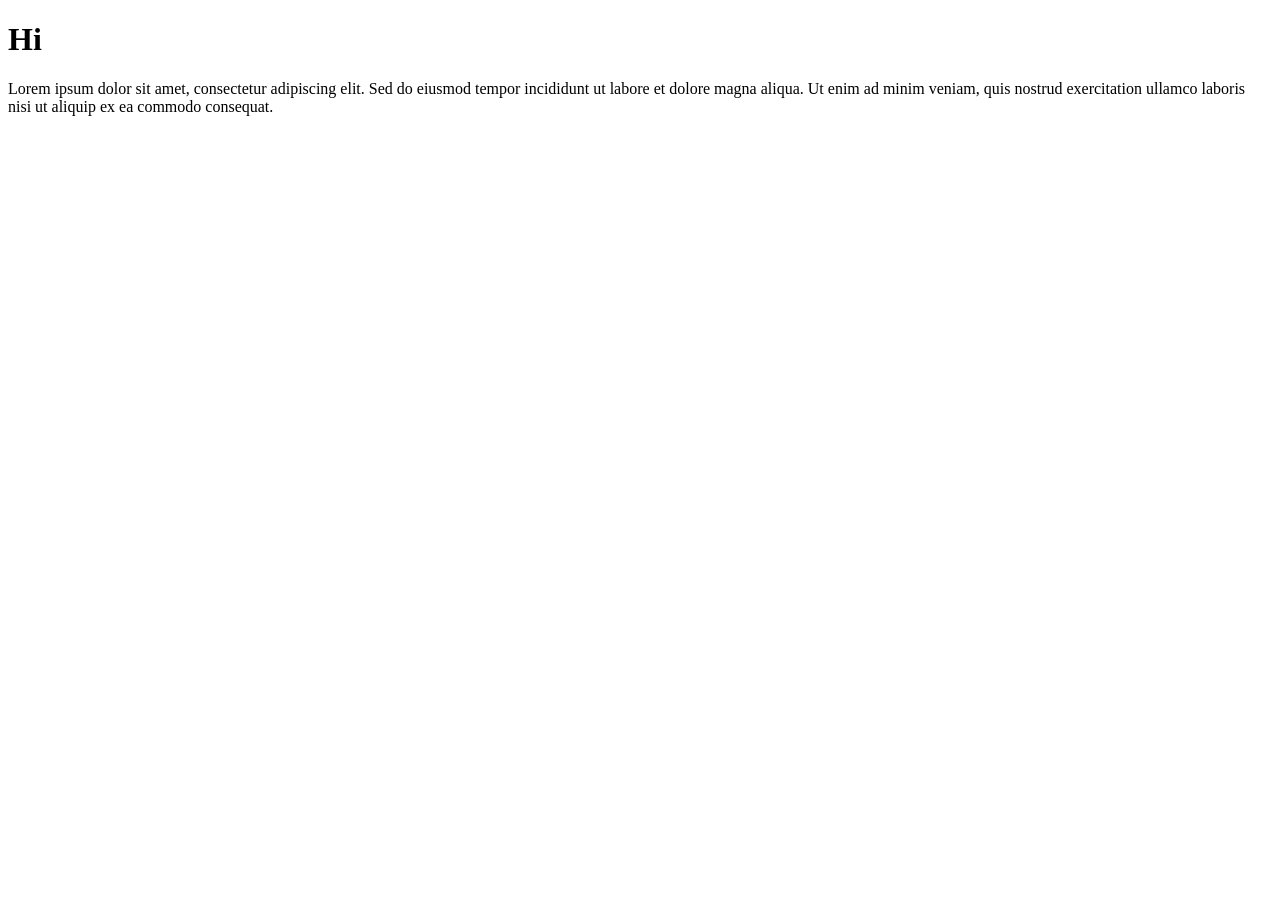
==== index.html @ f4d19a18 "Merge pull request #4 from natalierharris/copilot/add-filler-text-below-heading Add filler text belo" ====
<!DOCTYPE html>
<html lang="en">
<head>
    <meta charset="UTF-8">
    <meta name="viewport" content="width=device-width, initial-scale=1.0">
    <title>Hi</title>
</head>
<body>
    <h1>Hi</h1>
    <p>Lorem ipsum dolor sit amet, consectetur adipiscing elit. Sed do eiusmod tempor incididunt ut labore et dolore magna aliqua. Ut enim ad minim veniam, quis nostrud exercitation ullamco laboris nisi ut aliquip ex ea commodo consequat.</p>
</body>
</html>
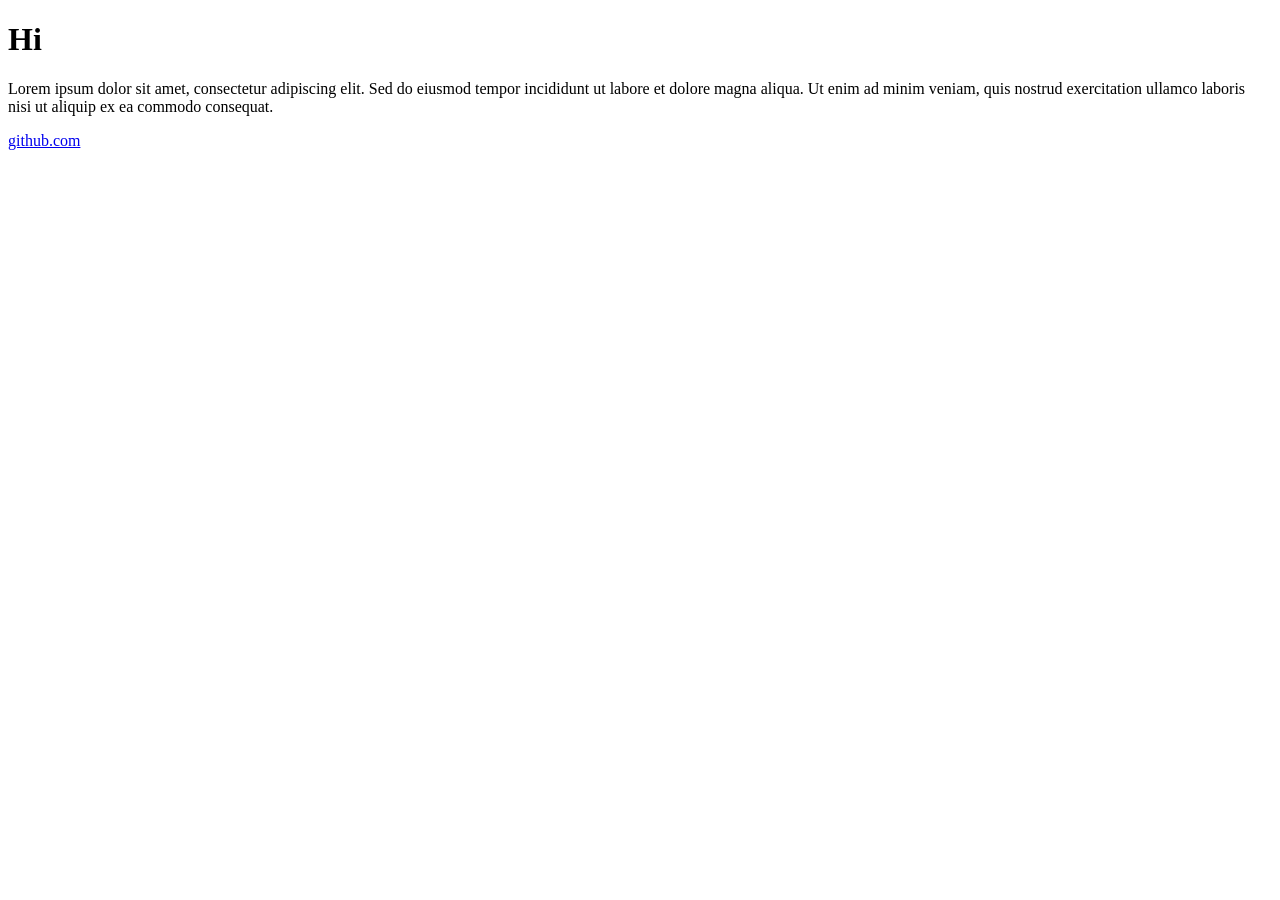
==== commit d1d1baa5: "Merge branch 'main' into copilot/add-link-to-github" ====
--- a/index.html
+++ b/index.html
@@ -7,6 +7,8 @@
 </head>
 <body>
     <h1>Hi</h1>
+
     <p>Lorem ipsum dolor sit amet, consectetur adipiscing elit. Sed do eiusmod tempor incididunt ut labore et dolore magna aliqua. Ut enim ad minim veniam, quis nostrud exercitation ullamco laboris nisi ut aliquip ex ea commodo consequat.</p>
+      <a href="https://github.com">github.com</a>
 </body>
 </html>
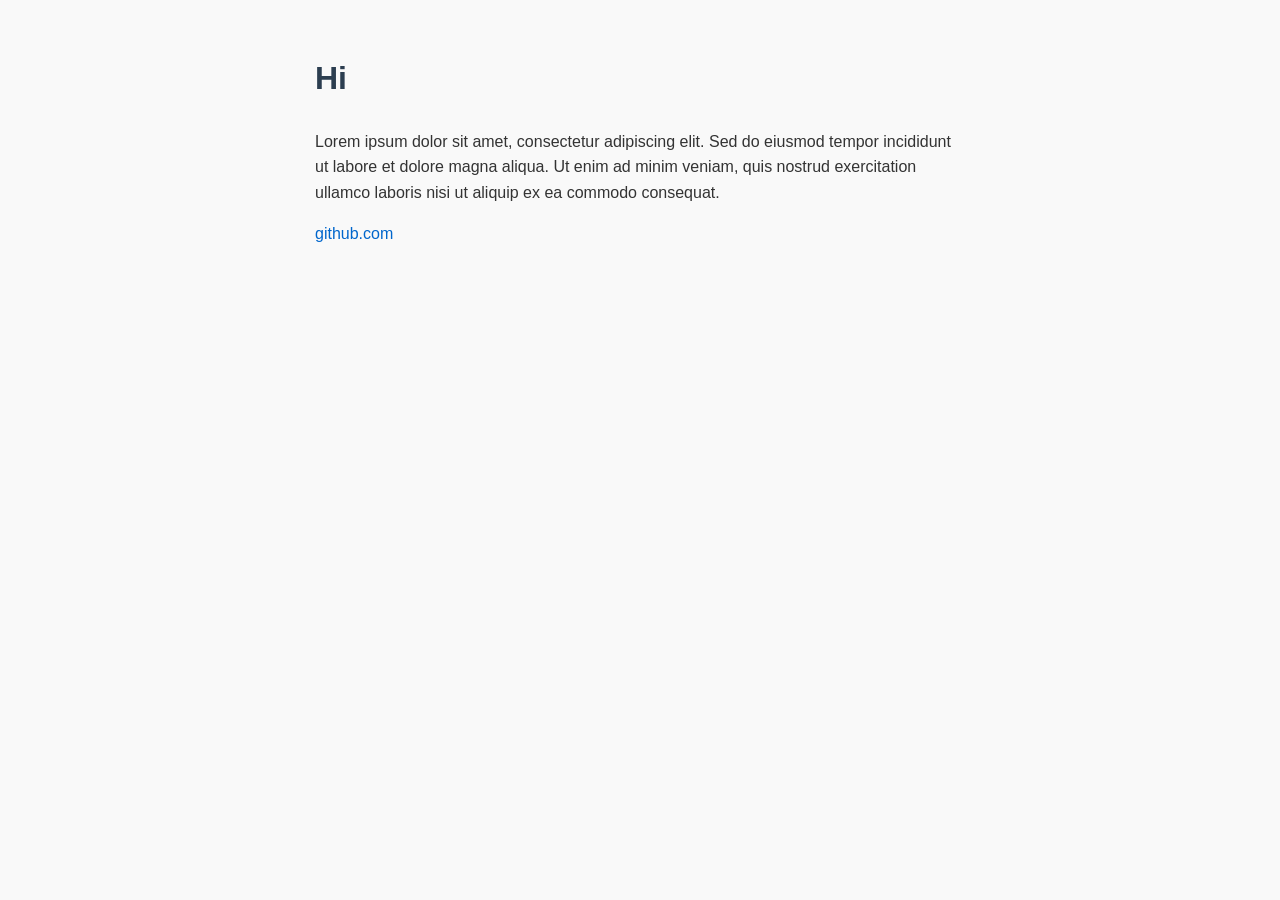
==== commit 39ca45d2: "Add CSS styling to index.html Co-authored-by: natalierharris <37646515+natalierharris@users.noreply." ====
--- a/index.html
+++ b/index.html
@@ -4,6 +4,31 @@
     <meta charset="UTF-8">
     <meta name="viewport" content="width=device-width, initial-scale=1.0">
     <title>Hi</title>
+    <style>
+        body {
+            font-family: -apple-system, BlinkMacSystemFont, 'Segoe UI', Roboto, Oxygen, Ubuntu, Cantarell, sans-serif;
+            line-height: 1.6;
+            color: #333;
+            max-width: 650px;
+            margin: 0 auto;
+            padding: 2rem;
+            background-color: #f9f9f9;
+        }
+        h1 {
+            color: #2c3e50;
+            margin-bottom: 1.5rem;
+        }
+        p {
+            margin-bottom: 1rem;
+        }
+        a {
+            color: #0066cc;
+            text-decoration: none;
+        }
+        a:hover {
+            text-decoration: underline;
+        }
+    </style>
 </head>
 <body>
     <h1>Hi</h1>
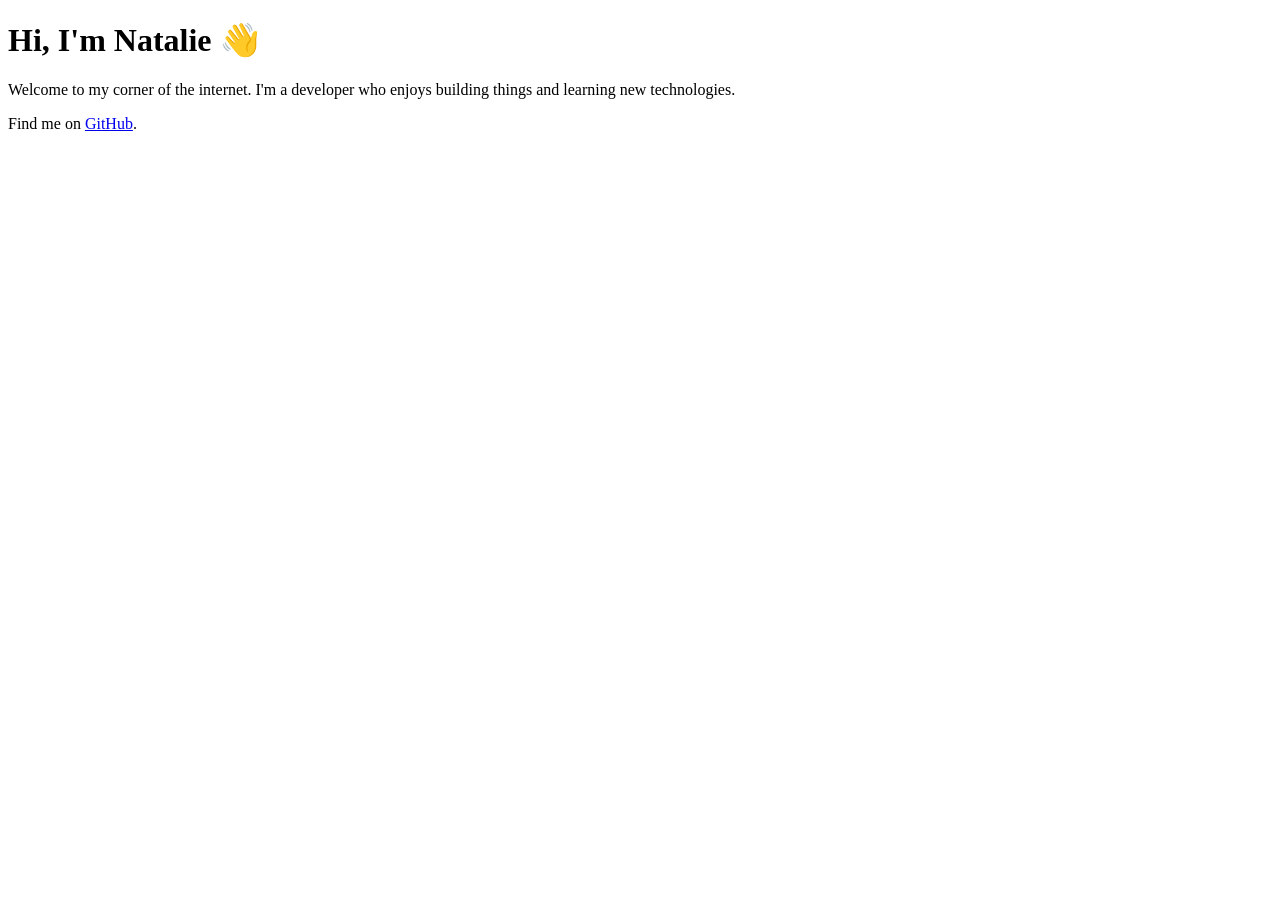
==== commit e5bdb4fc: "Update README.md and index.html with real profile content Co-authored-by: natalierharris <37646515+n" ====
--- a/index.html
+++ b/index.html
@@ -3,37 +3,12 @@
 <head>
     <meta charset="UTF-8">
     <meta name="viewport" content="width=device-width, initial-scale=1.0">
-    <title>Hi</title>
-    <style>
-        body {
-            font-family: -apple-system, BlinkMacSystemFont, 'Segoe UI', Roboto, Oxygen, Ubuntu, Cantarell, sans-serif;
-            line-height: 1.6;
-            color: #333;
-            max-width: 650px;
-            margin: 0 auto;
-            padding: 2rem;
-            background-color: #f9f9f9;
-        }
-        h1 {
-            color: #2c3e50;
-            margin-bottom: 1.5rem;
-        }
-        p {
-            margin-bottom: 1rem;
-        }
-        a {
-            color: #0066cc;
-            text-decoration: none;
-        }
-        a:hover {
-            text-decoration: underline;
-        }
-    </style>
+    <title>Natalie Harris</title>
 </head>
 <body>
-    <h1>Hi</h1>
+    <h1>Hi, I'm Natalie 👋</h1>
 
-    <p>Lorem ipsum dolor sit amet, consectetur adipiscing elit. Sed do eiusmod tempor incididunt ut labore et dolore magna aliqua. Ut enim ad minim veniam, quis nostrud exercitation ullamco laboris nisi ut aliquip ex ea commodo consequat.</p>
-      <a href="https://github.com">github.com</a>
+    <p>Welcome to my corner of the internet. I'm a developer who enjoys building things and learning new technologies.</p>
+    <p>Find me on <a href="https://github.com/natalierharris">GitHub</a>.</p>
 </body>
 </html>
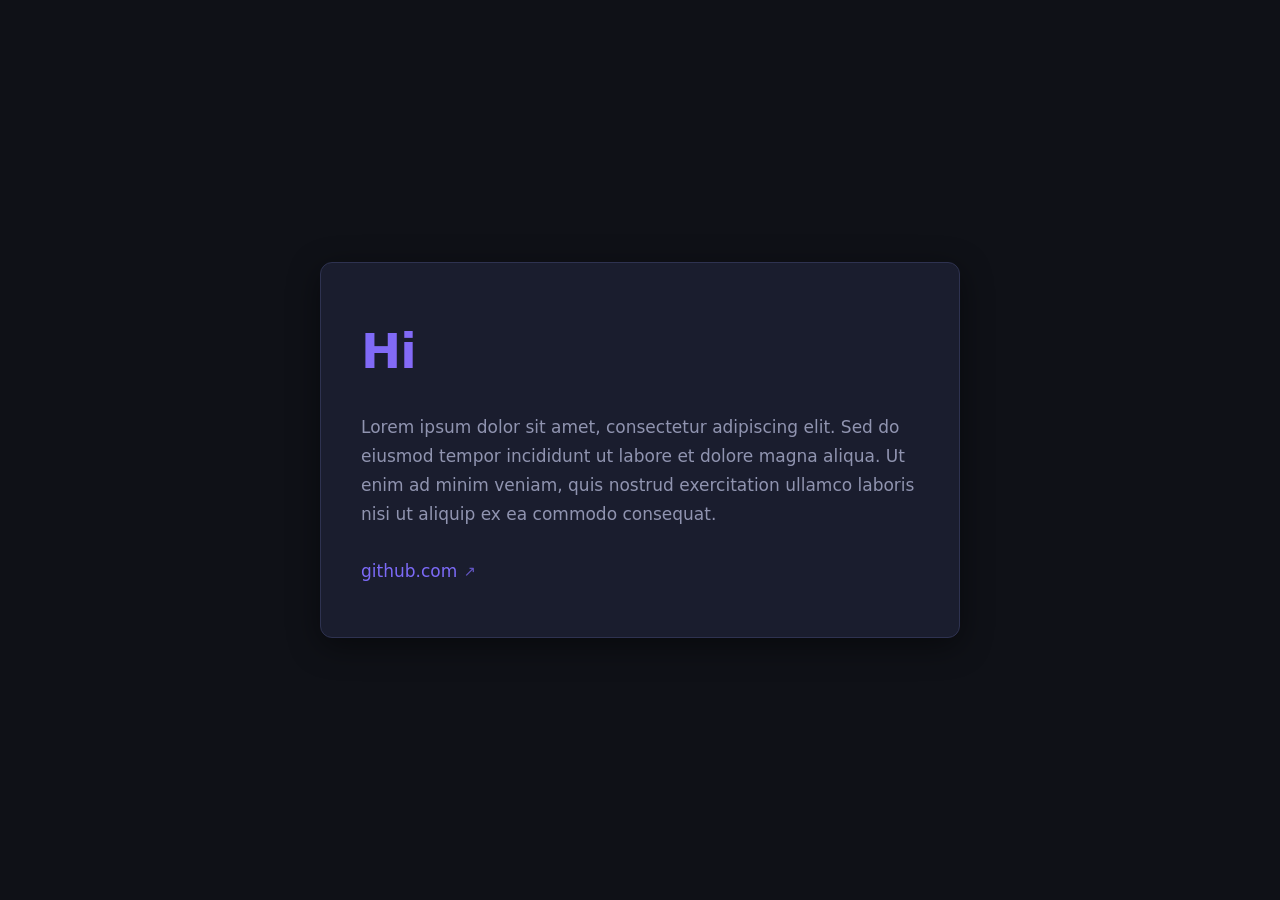
==== commit 0b8091d8: "feat: add modern CSS stylesheet and link it from index.html Co-authored-by: natalierharris <37646515" ====
--- a/index.html
+++ b/index.html
@@ -3,12 +3,14 @@
 <head>
     <meta charset="UTF-8">
     <meta name="viewport" content="width=device-width, initial-scale=1.0">
-    <title>Natalie Harris</title>
+    <title>Hi</title>
+    <link rel="stylesheet" href="styles.css">
 </head>
 <body>
-    <h1>Hi, I'm Natalie 👋</h1>
-
-    <p>Welcome to my corner of the internet. I'm a developer who enjoys building things and learning new technologies.</p>
-    <p>Find me on <a href="https://github.com/natalierharris">GitHub</a>.</p>
+    <div class="card">
+        <h1>Hi</h1>
+        <p>Lorem ipsum dolor sit amet, consectetur adipiscing elit. Sed do eiusmod tempor incididunt ut labore et dolore magna aliqua. Ut enim ad minim veniam, quis nostrud exercitation ullamco laboris nisi ut aliquip ex ea commodo consequat.</p>
+        <a href="https://github.com">github.com</a>
+    </div>
 </body>
 </html>
--- a/styles.css
+++ b/styles.css
@@ -0,0 +1,99 @@
+/* =============================================
+   Modern stylesheet for index.html
+   ============================================= */
+
+/* --- Reset & base -------------------------------------------- */
+*, *::before, *::after {
+    box-sizing: border-box;
+    margin: 0;
+    padding: 0;
+}
+
+/* --- Custom properties (design tokens) ----------------------- */
+:root {
+    --color-bg:        #0f1117;
+    --color-surface:   #1a1d2e;
+    --color-border:    #2e3250;
+    --color-accent:    #7c6af7;
+    --color-accent-hover: #9d8fff;
+    --color-text:      #e2e4f0;
+    --color-muted:     #9094b0;
+
+    --font-sans: 'Segoe UI', system-ui, -apple-system, sans-serif;
+    --radius:    0.75rem;
+    --shadow:    0 8px 32px rgba(0, 0, 0, 0.45);
+    --transition: 0.2s ease;
+}
+
+/* --- Body & layout ------------------------------------------- */
+body {
+    background-color: var(--color-bg);
+    color: var(--color-text);
+    font-family: var(--font-sans);
+    font-size: 1.0625rem;
+    line-height: 1.7;
+    min-height: 100vh;
+    display: flex;
+    align-items: center;
+    justify-content: center;
+    padding: 2rem 1rem;
+}
+
+/* --- Card container ------------------------------------------ */
+.card {
+    background: var(--color-surface);
+    border: 1px solid var(--color-border);
+    border-radius: var(--radius);
+    box-shadow: var(--shadow);
+    max-width: 640px;
+    width: 100%;
+    padding: 3rem 2.5rem;
+}
+
+/* --- Typography ---------------------------------------------- */
+h1 {
+    font-size: clamp(2rem, 5vw, 3rem);
+    font-weight: 700;
+    letter-spacing: -0.02em;
+    background: linear-gradient(135deg, var(--color-accent) 0%, #b06af7 100%);
+    -webkit-background-clip: text;
+    -webkit-text-fill-color: transparent;
+    background-clip: text;
+    margin-bottom: 1.25rem;
+}
+
+p {
+    color: var(--color-muted);
+    margin-bottom: 1.75rem;
+}
+
+/* --- Link ---------------------------------------------------- */
+a {
+    display: inline-flex;
+    align-items: center;
+    gap: 0.4rem;
+    color: var(--color-accent);
+    text-decoration: none;
+    font-weight: 500;
+    border-bottom: 2px solid transparent;
+    padding-bottom: 1px;
+    transition: color var(--transition), border-color var(--transition);
+}
+
+a::after {
+    content: '↗';
+    font-size: 0.85em;
+    opacity: 0.75;
+}
+
+a:hover {
+    color: var(--color-accent-hover);
+    border-bottom-color: var(--color-accent-hover);
+}
+
+/* --- Responsive tweaks --------------------------------------- */
+@media (max-width: 480px) {
+    .card {
+        padding: 2rem 1.25rem;
+    }
+}
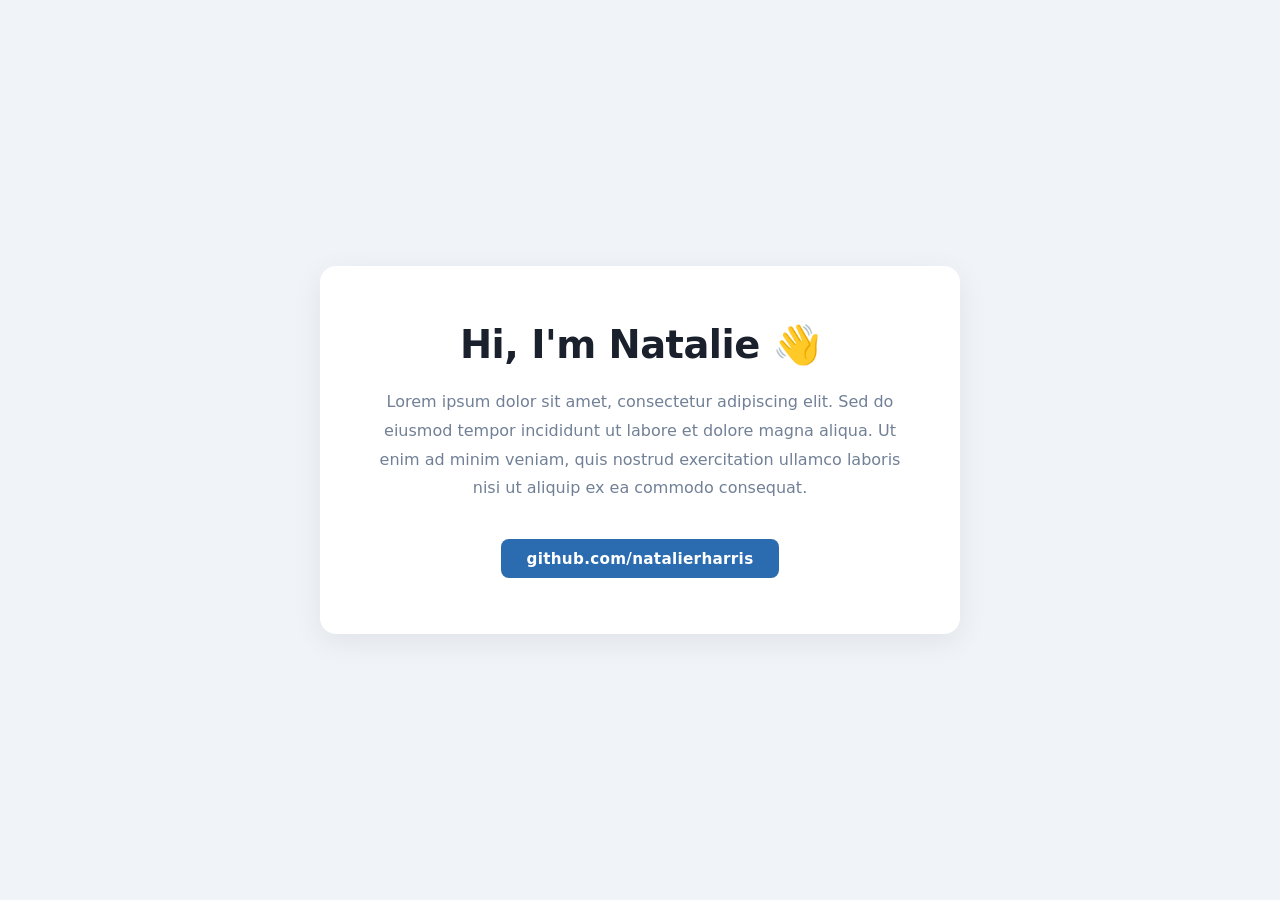
==== commit bbd8cc84: "style: add CSS styling to index.html via external stylesheet Co-authored-by: natalierharris <3764651" ====
--- a/index.html
+++ b/index.html
@@ -3,14 +3,14 @@
 <head>
     <meta charset="UTF-8">
     <meta name="viewport" content="width=device-width, initial-scale=1.0">
-    <title>Hi</title>
-    <link rel="stylesheet" href="styles.css">
+    <title>Natalie Harris</title>
+    <link rel="stylesheet" href="style.css">
 </head>
 <body>
-    <div class="card">
-        <h1>Hi</h1>
+    <div class="wrapper">
+        <h1>Hi, I'm Natalie 👋</h1>
         <p>Lorem ipsum dolor sit amet, consectetur adipiscing elit. Sed do eiusmod tempor incididunt ut labore et dolore magna aliqua. Ut enim ad minim veniam, quis nostrud exercitation ullamco laboris nisi ut aliquip ex ea commodo consequat.</p>
-        <a href="https://github.com">github.com</a>
+        <a class="cta-link" href="https://github.com/natalierharris">github.com/natalierharris</a>
     </div>
 </body>
 </html>
--- a/style.css
+++ b/style.css
@@ -0,0 +1,63 @@
+* {
+    box-sizing: border-box;
+    margin: 0;
+    padding: 0;
+}
+
+body {
+    background: #f0f4f8;
+    font-family: 'Segoe UI', system-ui, sans-serif;
+    color: #2d3748;
+    min-height: 100vh;
+    display: flex;
+    align-items: center;
+    justify-content: center;
+    padding: 2rem;
+}
+
+.wrapper {
+    background: #ffffff;
+    border-radius: 16px;
+    box-shadow: 0 8px 30px rgba(0, 0, 0, 0.07);
+    max-width: 640px;
+    width: 100%;
+    padding: 3.5rem 3rem;
+    text-align: center;
+}
+
+.wrapper h1 {
+    font-size: 2.4rem;
+    font-weight: 800;
+    color: #1a202c;
+    margin-bottom: 1.25rem;
+    letter-spacing: -0.5px;
+}
+
+.wrapper p {
+    font-size: 1rem;
+    line-height: 1.8;
+    color: #718096;
+    margin-bottom: 2.25rem;
+}
+
+.cta-link {
+    display: inline-block;
+    background: #2b6cb0;
+    color: #fff;
+    text-decoration: none;
+    padding: 0.65rem 1.6rem;
+    border-radius: 8px;
+    font-size: 0.95rem;
+    font-weight: 600;
+    letter-spacing: 0.3px;
+    transition: background 0.2s, transform 0.15s;
+}
+
+.cta-link:hover {
+    background: #2c5282;
+    transform: translateY(-2px);
+}
+
+.cta-link:active {
+    transform: translateY(0);
+}
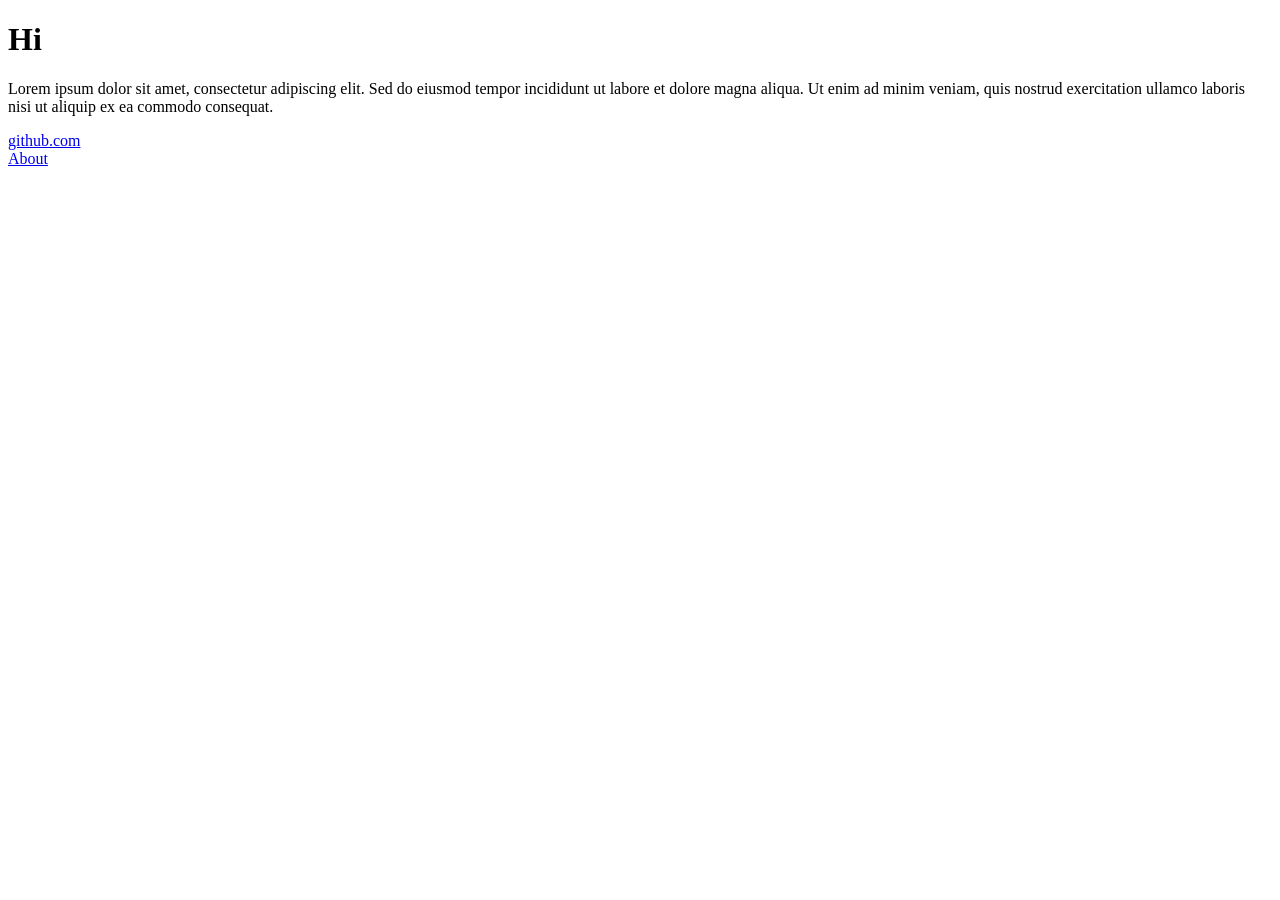
==== commit 699062c7: "Add about.html page and link from index.html Co-authored-by: natalierharris <37646515+natalierharris" ====
--- a/index.html
+++ b/index.html
@@ -3,14 +3,14 @@
 <head>
     <meta charset="UTF-8">
     <meta name="viewport" content="width=device-width, initial-scale=1.0">
-    <title>Natalie Harris</title>
-    <link rel="stylesheet" href="style.css">
+    <title>Hi</title>
 </head>
 <body>
-    <div class="wrapper">
-        <h1>Hi, I'm Natalie 👋</h1>
-        <p>Lorem ipsum dolor sit amet, consectetur adipiscing elit. Sed do eiusmod tempor incididunt ut labore et dolore magna aliqua. Ut enim ad minim veniam, quis nostrud exercitation ullamco laboris nisi ut aliquip ex ea commodo consequat.</p>
-        <a class="cta-link" href="https://github.com/natalierharris">github.com/natalierharris</a>
-    </div>
+    <h1>Hi</h1>
+
+    <p>Lorem ipsum dolor sit amet, consectetur adipiscing elit. Sed do eiusmod tempor incididunt ut labore et dolore magna aliqua. Ut enim ad minim veniam, quis nostrud exercitation ullamco laboris nisi ut aliquip ex ea commodo consequat.</p>
+    <a href="https://github.com">github.com</a>
+    <br>
+    <a href="about.html">About</a>
 </body>
 </html>
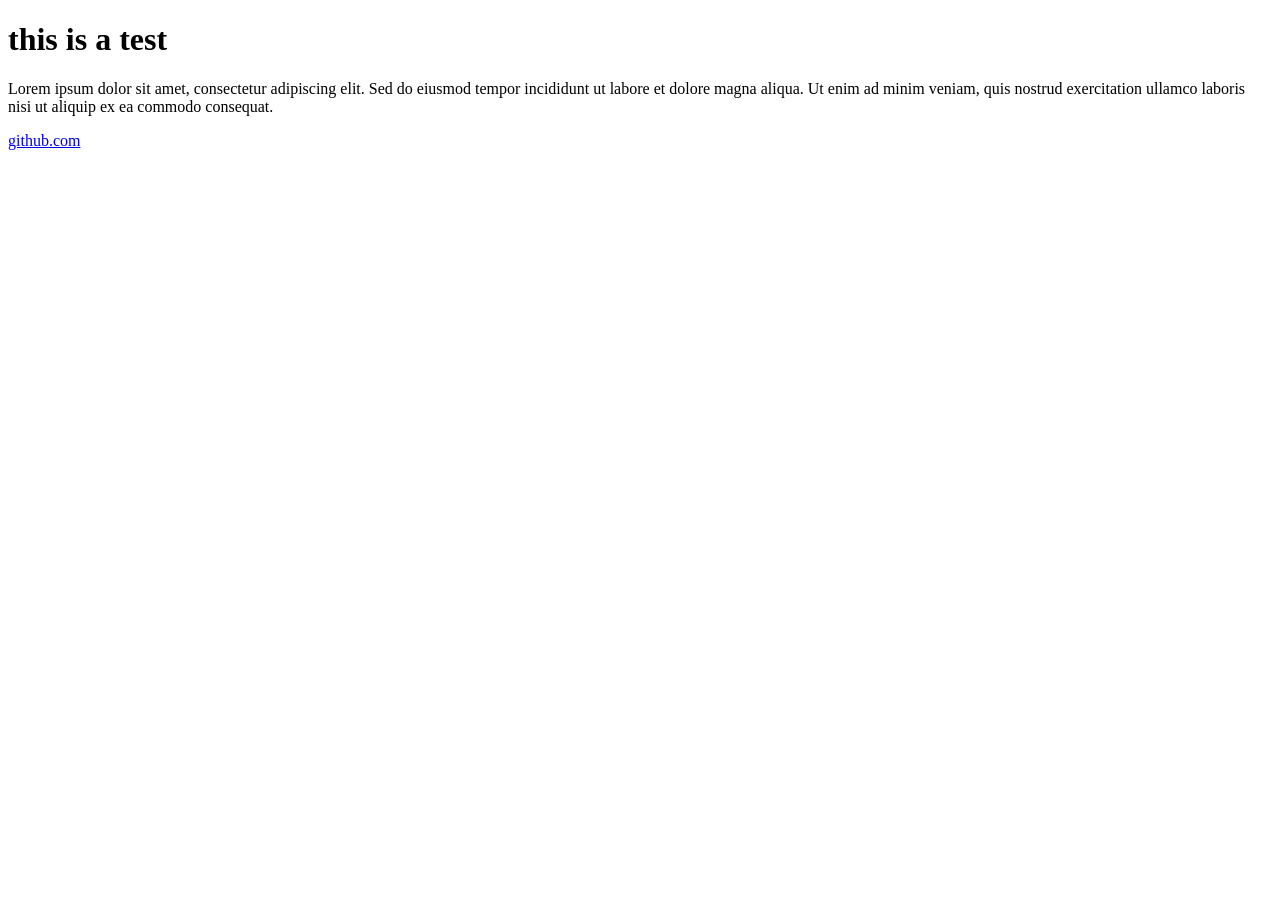
==== commit 923ee6fc: "Update h1 heading to "this is a test" Co-authored-by: natalierharris <37646515+natalierharris@users." ====
--- a/index.html
+++ b/index.html
@@ -6,11 +6,9 @@
     <title>Hi</title>
 </head>
 <body>
-    <h1>Hi</h1>
+    <h1>this is a test</h1>
 
     <p>Lorem ipsum dolor sit amet, consectetur adipiscing elit. Sed do eiusmod tempor incididunt ut labore et dolore magna aliqua. Ut enim ad minim veniam, quis nostrud exercitation ullamco laboris nisi ut aliquip ex ea commodo consequat.</p>
-    <a href="https://github.com">github.com</a>
-    <br>
-    <a href="about.html">About</a>
+      <a href="https://github.com">github.com</a>
 </body>
 </html>
